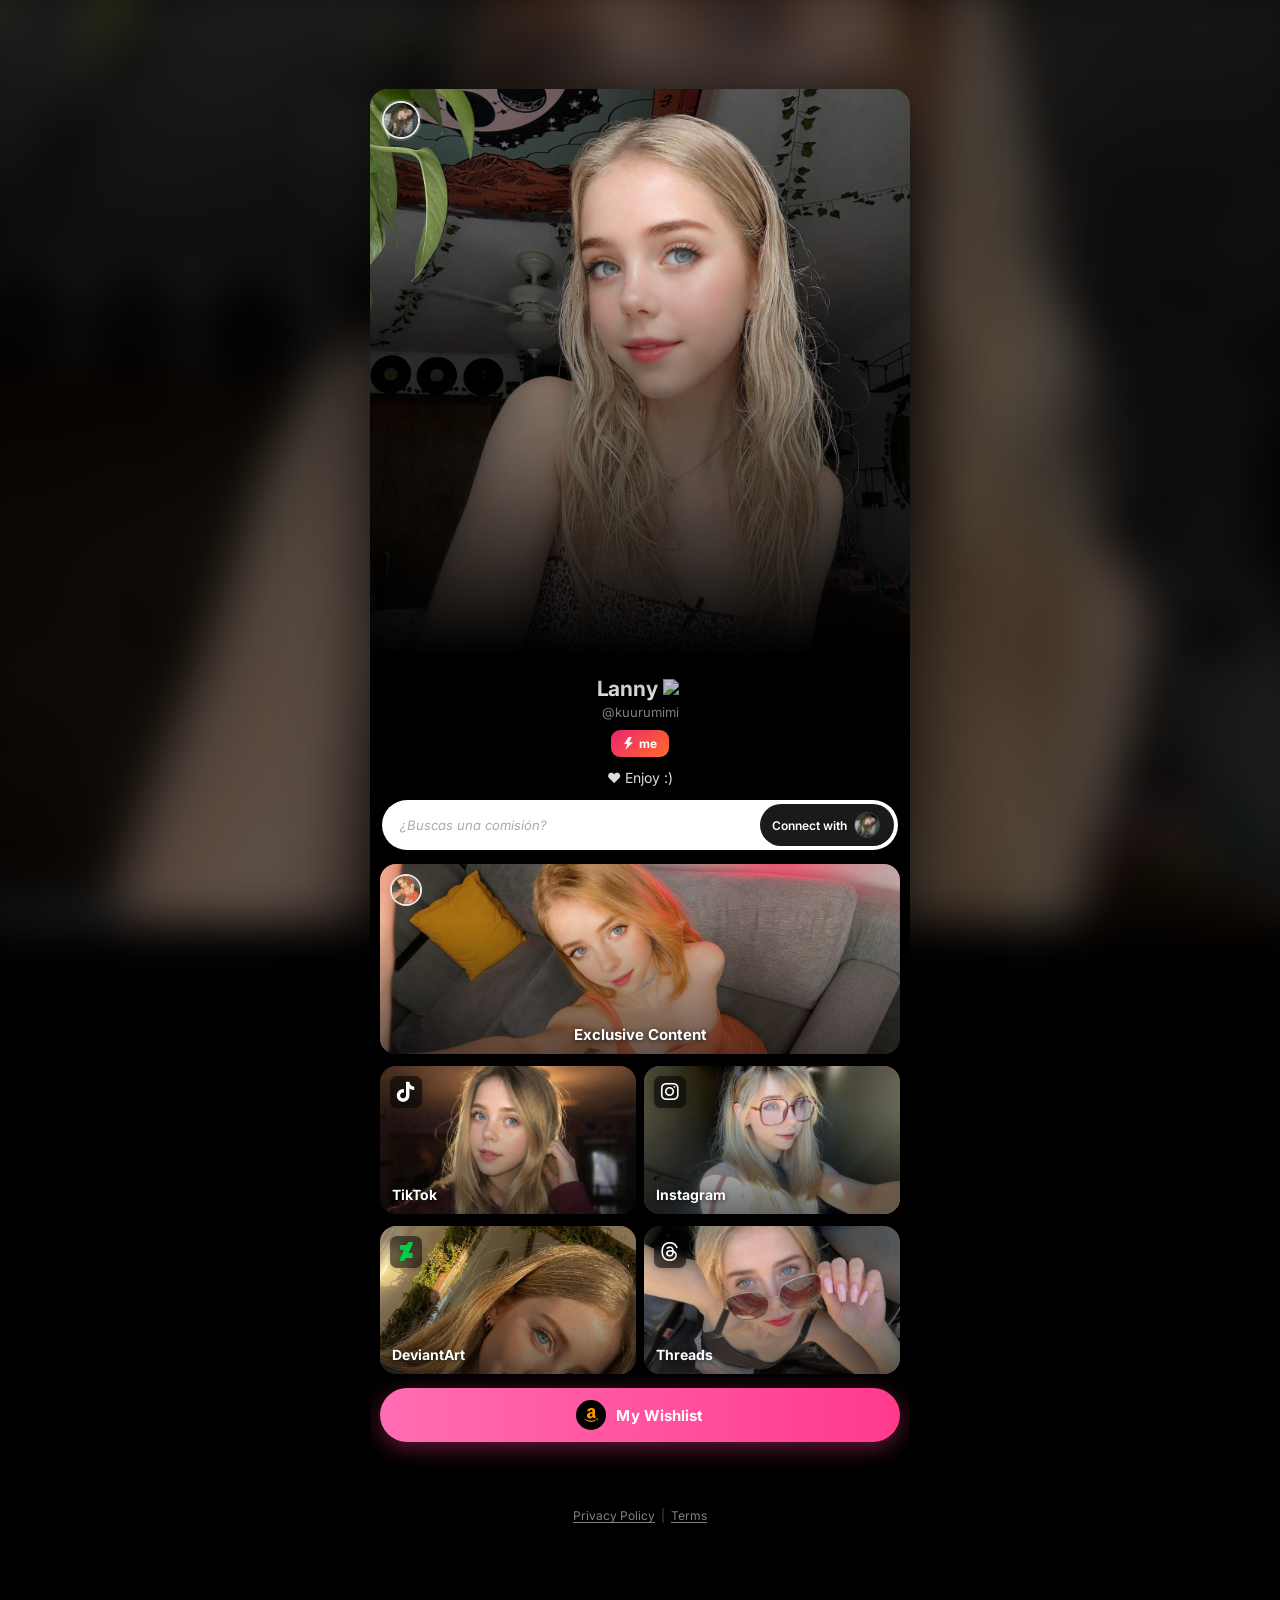
==== kuurumimi/index.html @ 6a0ad2c3 "comit to Kuurumimi" ====
<!DOCTYPE html>
<html lang="en">
<head>
  <meta charset="UTF-8">
  <meta name="viewport" content="width=device-width, initial-scale=1.0, maximum-scale=1.0, user-scalable=no">
  <title>Check out Lanny</title>

  <link rel="preconnect" href="https://fonts.googleapis.com">
  <link rel="preconnect" href="https://fonts.gstatic.com" crossorigin>
  <link href="https://fonts.googleapis.com/css2?family=Inter:wght@400;500;600;700&display=swap" rel="stylesheet">
  
  <link rel="stylesheet" href="https://cdnjs.cloudflare.com/ajax/libs/font-awesome/6.5.1/css/all.min.css"
        integrity="sha512-DTOQO9RWCH3ppGqcWaEA1BIZOC6xxalwEsw9c2QQeAIftl+Vegovlnee1c9QX4TctnWMn13TZye+giMm8e2LwA=="
        crossorigin="anonymous" referrerpolicy="no-referrer">
  
  <link rel="icon" type="image/svg+xml" href="https://link.me/assets/6e5ded28e4b968c64c8536be59b45dc7_2318.svg">
  <link rel="apple-touch-icon" href="https://link.me/assets/6e5ded28e4b968c64c8536be59b45dc7_2318.svg">

  <link rel="stylesheet" href="style.css">

  <!-- Google tag (gtag.js) -->
  <script async src="https://www.googletagmanager.com/gtag/js?id=G-EPFEE543MZ"></script>
  <script>
    window.dataLayer = window.dataLayer || [];
    function gtag(){dataLayer.push(arguments);}
    gtag('js', new Date());

    gtag('config', 'G-EPFEE543MZ');
  </script>
</head>
<body>
  <header class="sticky-header" id="stickyHeader">
    <img class="sticky-header__avatar" src="images/icon1.jpg" alt="Lanny">
    <span class="sticky-header__name">
      Lanny
      <span class="sticky-header__check" aria-label="Verificado">
        <img src="https://link.me/dummy/verify/default.svg" alt="Verified" width="18" height="18">
      </span>
    </span>
  </header>
  <div class="hero" id="hero">
    <img class="hero__img" src="images/main.jpg" alt="Willow"
         onerror="this.style.display='none'">
    <div class="hero__scroll-overlay" id="heroScrollOverlay"></div>
    <div class="hero__bottom-grad"></div>
    <div class="hero__ring-avatar">
      <img src="images/icon1.jpg" alt="" onerror="this.style.display='none'">
    </div>
  </div>
  <main class="page">
    <section class="profile">
      <h1 class="profile__name">
        Lanny
        <span class="profile__verified" aria-label="Verified">
          <img src="https://link.me/dummy/verify/default.svg" alt="Verified" width="20" height="20">
        </span>
      </h1>
      <p class="profile__handle">@kuurumimi</p>
     <div class="profile__platform">
        <svg class="platform__icon" width="11" height="13" viewBox="0 0 11 16" fill="none">
          <path d="M5.5 0L0 8.5H4L1.5 16L11 6.5H6.5L9.5 0H5.5Z" fill="white"/>
        </svg>
        <span>me</span>
      </div>
      <p class="profile__bio">❤️ Enjoy :)</p>
    </section>
    <div class="connect-wrap">
      <div class="connect">
        <span class="connect__input connect__input--label">¿Buscas una comisión?</span>
        <a href="mailto:kuurumimi@gmail.com" class="connect__btn">
          Connect with
          <span class="connect__avatar">
            <img src="images/icon1.jpg" alt="" onerror="this.style.display='none'">
          </span>
        </a>
      </div>
    </div>
    <div class="links">
      <a href="https://www.patreon.com/cw/Kuurumimi" target="_blank" class="card card--banner">
        <img class="card__bg-img" src="images/patreon.jpeg" alt=""
             onerror="this.style.display='none'">
        <span class="card__story-ring">
          <img src="images/patreon.jpeg" alt="" onerror="this.style.display='none'">
        </span>
        <div class="card__grad"></div>
        <span class="card__label card__label--center">Exclusive Content</span>
      </a>
      <div class="grid-row">
        <a href="https://tiktok.com/@kuurumimi" target="_blank" class="card card--grid card--tiktok-bg">
          <img class="card__bg-img" src="images/tiktok.jpg" alt=""
               onerror="this.style.display='none'">
          <div class="card__grad"></div>
          <span class="card__platform-icon">
            <i class="fa-brands fa-tiktok"></i>
          </span>
          <span class="card__label">TikTok</span>
        </a>
        <a href="https://instagram.com/lanzia21" target="_blank" class="card card--grid card--ig-bg">
          <img class="card__bg-img" src="images/instagram.jpg" alt=""
               onerror="this.style.display='none'">
          <div class="card__grad"></div>
          <span class="card__platform-icon">
            <i class="fa-brands fa-instagram"></i>
          </span>
          <span class="card__label">Instagram</span>
        </a>
      </div>
      <div class="grid-row">
        <a href="https://www.deviantart.com/kurumimi21" target="_blank" class="card card--grid card--da-bg">
          <img class="card__bg-img" src="images/deviant.jpg" alt=""
               onerror="this.style.display='none'">
          <div class="card__grad"></div>
          <span class="card__platform-icon">
            <i class="fa-brands fa-deviantart"></i>
          </span>
          <span class="card__label">DeviantArt</span>
        </a>
        <a href="https://www.threads.com/@lannyrvz" target="_blank" class="card card--grid card--th-bg">
          <img class="card__bg-img" src="images/threads.png" alt="imagen threads"
               onerror="this.style.display='none'">
          <div class="card__grad"></div>
          <span class="card__platform-icon">
            <i class="fa-brands fa-threads"></i>
          </span>
          <span class="card__label">Threads</span>
        </a>
      </div>
      <a href="https://www.amazon.com.mx/hz/wishlist/ls/O3JL515ZTUTG?ref_=wl_share" target="_blank" class="card card--wishlist">
        <span class="card__amazon-dot">
          <i class="fa-brands fa-amazon"></i>
        </span>
        My Wishlist
      </a>
    </div>
  </main>
  <footer class="page-footer">
    <div class="page-footer__terms">
      <a href="https://about.link.me/privacypolicy" target="_blank">Privacy Policy</a>
      <span class="page-footer__sep">|</span>
      <a href="https://about.link.me/termsandconditions" target="_blank">Terms</a>
      </div>
  </footer>
  <script src="script.js"></script>
</body>
</html>
---- kuurumimi/style.css ----
*, *::before, *::after {
  margin: 0;
  padding: 0;
  box-sizing: border-box;
}

html {
  scroll-behavior: smooth;
  background: #000;
}

body {
  background: #000;
  color: #fff;
  font-family: 'Inter', -apple-system, BlinkMacSystemFont, 'Segoe UI', sans-serif;
  -webkit-font-smoothing: antialiased;
  -moz-osx-font-smoothing: grayscale;
  overflow-x: hidden;
  min-height: 100vh;
}

a {
  text-decoration: none;
  color: inherit;
}

img {
  display: block;
}

.sticky-header {
  position: sticky;
  top: 0;
  z-index: 100;
  display: flex;
  align-items: center;
  gap: 10px;
  padding: 10px 16px;
  background: rgba(0, 0, 0, 0.72);
  backdrop-filter: blur(12px);
  -webkit-backdrop-filter: blur(12px);
  border-bottom: 1px solid rgba(255,255,255,0.06);
  max-width: 540px;
  margin: 0 auto;
  width: 100%;
  
  opacity: 0;
  pointer-events: none;
  transform: translateY(-100%);
  transition: opacity 0.25s ease, transform 0.25s ease;
}

.sticky-header.is-visible {
  opacity: 1;
  pointer-events: auto;
  transform: translateY(0);
}

.sticky-header__avatar {
  width: 36px;
  height: 36px;
  border-radius: 50%;
  object-fit: cover;
  border: 2px solid rgba(255,255,255,0.5);
  flex-shrink: 0;
}

.sticky-header__name {
  font-size: 15px;
  font-weight: 700;
  display: inline-flex;
  align-items: center;
  gap: 5px;
}

.sticky-header__check {
  display: inline-flex;
  align-items: center;
  justify-content: center;
  flex-shrink: 0;
}

.hero {
  position: relative;
  width: 100%;
  max-width: 540px;
  margin: 0 auto;
  
  background: linear-gradient(165deg, #7b5040 0%, #4a2d1e 50%, #2a1810 100%);
  height: 63vh;
  min-height: 340px;
  overflow: hidden;
}

.hero__img {
  position: absolute;
  inset: 0;
  width: 100%;
  height: 100%;
  object-fit: cover;
  object-position: center top;
}

.hero__scroll-overlay {
  position: absolute;
  inset: 0;
  background: #000;
  opacity: 0;
  pointer-events: none;
  z-index: 2;
  will-change: opacity;
}

.hero__bottom-grad {
  position: absolute;
  bottom: 0;
  left: 0;
  right: 0;
  height: 75%;
  background: linear-gradient(to bottom, transparent 0%, rgba(0, 0, 0, 0.7) 70%, #000 100%);
  pointer-events: none;
  z-index: 1;
}

.hero__ring-avatar {
  position: absolute;
  top: 12px;
  left: 12px;
  width: 38px;
  height: 38px;
  border-radius: 50%;
  border: 2.5px solid rgba(255, 255, 255, 0.9);
  overflow: hidden;
  z-index: 3;
  background: #3a2318;
  box-shadow: 0 0 0 2px rgba(255, 255, 255, 0.15);
}

.hero__ring-avatar img {
  width: 100%;
  height: 100%;
  object-fit: cover;
}

.page {
  max-width: 540px;
  margin: 0 auto;
  background: #000;
}

.profile {
  text-align: center;
  padding: 20px 20px 14px;
}

.profile__name {
  font-size: 21px;
  font-weight: 700;
  letter-spacing: -0.3px;
  display: inline-flex;
  align-items: center;
  gap: 6px;
  line-height: 1.2;
}

.profile__verified {
  display: inline-flex;
  align-items: center;
  justify-content: center;
  flex-shrink: 0;
  margin-top: 1px;
}

.profile__handle {
  color: #888;
  font-size: 13px;
  font-weight: 400;
  margin-top: 3px;
}

.profile__platform {
  display: inline-flex;
  align-items: center;
  justify-content: center;
  gap: 5px;
  background: linear-gradient(135deg, #f0266f 0%, #fe6b2b 100%);
  padding: 6px 12px;
  border-radius: 9px;
  font-size: 12px;
  font-weight: 700;
  letter-spacing: 0.3px;
  margin: 10px 0 6px;
  cursor: default;
  user-select: none;
}

.platform__icon {
  opacity: 0.95;
}

.profile__bio {
  font-size: 14px;
  color: #ddd;
  margin-top: 6px;
}

.connect-wrap {
  padding: 0 12px 14px;
}

.connect {
  display: flex;
  align-items: center;
  background: #fff;
  border-radius: 50px;
  height: 50px;
  overflow: hidden;
  box-shadow: 0 2px 14px rgba(0, 0, 0, 0.35);
}

.connect__input {
  flex: 1;
  min-width: 0;
  border: none;
  outline: none;
  background: transparent;
  padding: 0 6px 0 18px;
  font-size: 14px;
  color: #333;
  font-family: inherit;
}

.connect__input--label {
  display: flex;
  align-items: center;
  color: #aaa;
  font-size: 13px;
  font-style: italic;
  pointer-events: none;
  user-select: none;
  white-space: nowrap;
  overflow: hidden;
  text-overflow: ellipsis;
}

.connect__btn {
  display: inline-flex;
  align-items: center;
  gap: 7px;
  background: #1a1a1a;
  color: #fff;
  border: none;
  padding: 0 14px 0 12px;
  height: 42px;
  border-radius: 50px;
  margin: 4px;
  font-size: 12px;
  font-weight: 600;
  font-family: inherit;
  cursor: pointer;
  white-space: nowrap;
  flex-shrink: 0;
  transition: background 0.2s;
}

.connect__btn:hover {
  background: #2a2a2a;
}

.connect__avatar {
  width: 26px;
  height: 26px;
  border-radius: 50%;
  overflow: hidden;
  border: 1.5px solid #444;
  background: #333;
  display: inline-block;
  flex-shrink: 0;
}

.connect__avatar img {
  width: 100%;
  height: 100%;
  object-fit: cover;
}

.links {
  padding: 0 10px 44px;
  display: flex;
  flex-direction: column;
  gap: 12px;
}

.card {
  position: relative;
  display: block;
  overflow: hidden;
  border-radius: 16px;
  color: #fff;
  text-decoration: none;
  -webkit-tap-highlight-color: transparent;
  transition: transform 0.14s ease, opacity 0.14s ease;
}

.card:active {
  transform: scale(0.975);
  opacity: 0.9;
}

.card__bg-img {
  position: absolute;
  inset: 0;
  width: 100%;
  height: 100%;
  object-fit: cover;
  object-position: center top;
}

.card__grad {
  position: absolute;
  inset: 0;
  background: linear-gradient(to bottom, rgba(0,0,0,0) 30%, rgba(0,0,0,0.58) 100%);
  pointer-events: none;
}

.card--banner {
  height: 190px;
  
  background: linear-gradient(160deg, #5c3520 0%, #2c1408 100%);
}

.card__story-ring {
  position: absolute;
  top: 10px;
  left: 10px;
  width: 32px;
  height: 32px;
  border-radius: 50%;
  border: 2px solid rgba(255, 255, 255, 0.9);
  overflow: hidden;
  z-index: 2;
  background: #3a2318;
  display: block;
}

.card__story-ring img {
  width: 100%;
  height: 100%;
  object-fit: cover;
}

.card__label {
  position: absolute;
  bottom: 12px;
  left: 12px;
  font-size: 14px;
  font-weight: 700;
  z-index: 2;
  text-shadow: 0 1px 5px rgba(0, 0, 0, 0.8);
  line-height: 1;
}

.card__label--center {
  left: 50%;
  transform: translateX(-50%);
  white-space: nowrap;
  font-size: 15px;
}

.card--row {
  display: flex;
  align-items: center;
  height: 66px;
  background: #161616;
  border-radius: 14px;
  overflow: hidden;
  padding-right: 16px;
}

.card__row-thumb {
  width: 66px;
  height: 66px;
  flex-shrink: 0;
  overflow: hidden;
  background: #2a1a0e;
  display: block;
}

.card__row-thumb img {
  width: 100%;
  height: 100%;
  object-fit: cover;
}

.card__row-label {
  flex: 1;
  padding-left: 14px;
  font-size: 14px;
  font-weight: 600;
  white-space: nowrap;
  overflow: hidden;
  text-overflow: ellipsis;
}

.grid-row {
  display: grid;
  grid-template-columns: 1fr 1fr;
  gap: 8px;
}

.card--grid {
  height: 148px;
  background: #1a1a1a;
}

.card__platform-icon {
  position: absolute;
  top: 10px;
  left: 10px;
  z-index: 2;
  width: 32px;
  height: 32px;
  border-radius: 7px;
  display: flex;
  align-items: center;
  justify-content: center;
  font-size: 20px;
  line-height: 1;
  color: #fff;
  background: rgba(0, 0, 0, 0.45);
  backdrop-filter: blur(4px);
  -webkit-backdrop-filter: blur(4px);
  filter: drop-shadow(0 1px 3px rgba(0,0,0,0.5));
}

.card--tiktok-bg .card__platform-icon { color: #fff; }
.card--ig-bg .card__platform-icon     { color: #fff; }
.card--da-bg .card__platform-icon     { color: #05CC47; }
.card--th-bg .card__platform-icon     { color: #fff; }

.card--tiktok-bg { background: #161616; }
.card--ig-bg     { background: linear-gradient(135deg, #405DE6 0%, #833AB4 40%, #FD1D1D 80%, #F77737 100%); }
.card--da-bg     { background: #1a2f1a; }
.card--th-bg     { background: #0d0d0d; }

.card__platform-icon--da { color: #05CC47; }
.card__platform-icon--th { color: #fff; }

.card--wishlist {
  display: flex;
  align-items: center;
  justify-content: center;
  gap: 10px;
  height: 54px;
  background: linear-gradient(90deg, #ff6db3 0%, #ff3a8c 100%);
  border-radius: 50px;
  font-size: 15px;
  font-weight: 700;
  color: #fff;
  margin-top: 2px;
  box-shadow: 0 6px 22px rgba(255, 58, 140, 0.38);
  letter-spacing: 0.1px;
}

.card--wishlist:active {
  transform: scale(0.985);
}

.card__amazon-dot {
  width: 30px;
  height: 30px;
  border-radius: 50%;
  background: #000;
  display: inline-flex;
  align-items: center;
  justify-content: center;
  font-size: 16px;
  color: #FF9900;
  flex-shrink: 0;
}

.page-footer {
  max-width: 540px;
  width: 100%;
  margin: 0 auto;
  padding: 18px 0 28px;
  text-align: center;
}

.page-footer__terms {
  display: inline-flex;
  align-items: center;
  gap: 6px;
  font-size: 12px;
  opacity: 0.5;
}

.page-footer__terms a {
  color: #fff;
  text-decoration: underline;
  text-underline-offset: 2px;
}

.page-footer__terms a:hover {
  opacity: 0.8;
}

.page-footer__sep {
  color: #fff;
  opacity: 0.6;
}

@media (min-width: 432px) {
  html {
    background: #000;
  }

  
  body::before {
    content: '';
    position: fixed;
    inset: 0;
    background: url('images/main.jpg') center center / cover no-repeat;
    filter: blur(22px) brightness(0.38) saturate(1.2);
    transform: scale(1.05); 
    z-index: -1;
  }

  body {
    background: transparent;
    display: flex;
    flex-direction: column;
    align-items: center;
    padding: 32px 0 60px;
    min-height: 100vh;
  }

  .sticky-header,
  .hero,
  .page {
    border-radius: 18px;
    overflow: hidden;
  }

  .sticky-header {
    border-radius: 18px 18px 0 0;
    border-bottom: 1px solid rgba(255,255,255,0.08);
  }

  
  .hero {
    border-radius: 18px 18px 0 0;
  }

  .page {
    border-radius: 0 0 18px 18px;
    box-shadow: none;
  }

  
  body > .sticky-header,
  body > .hero,
  body > main.page {
    width: 100%;
    max-width: 540px;
    box-shadow: 0 0 80px rgba(0, 0, 0, 0.9);
  }
}
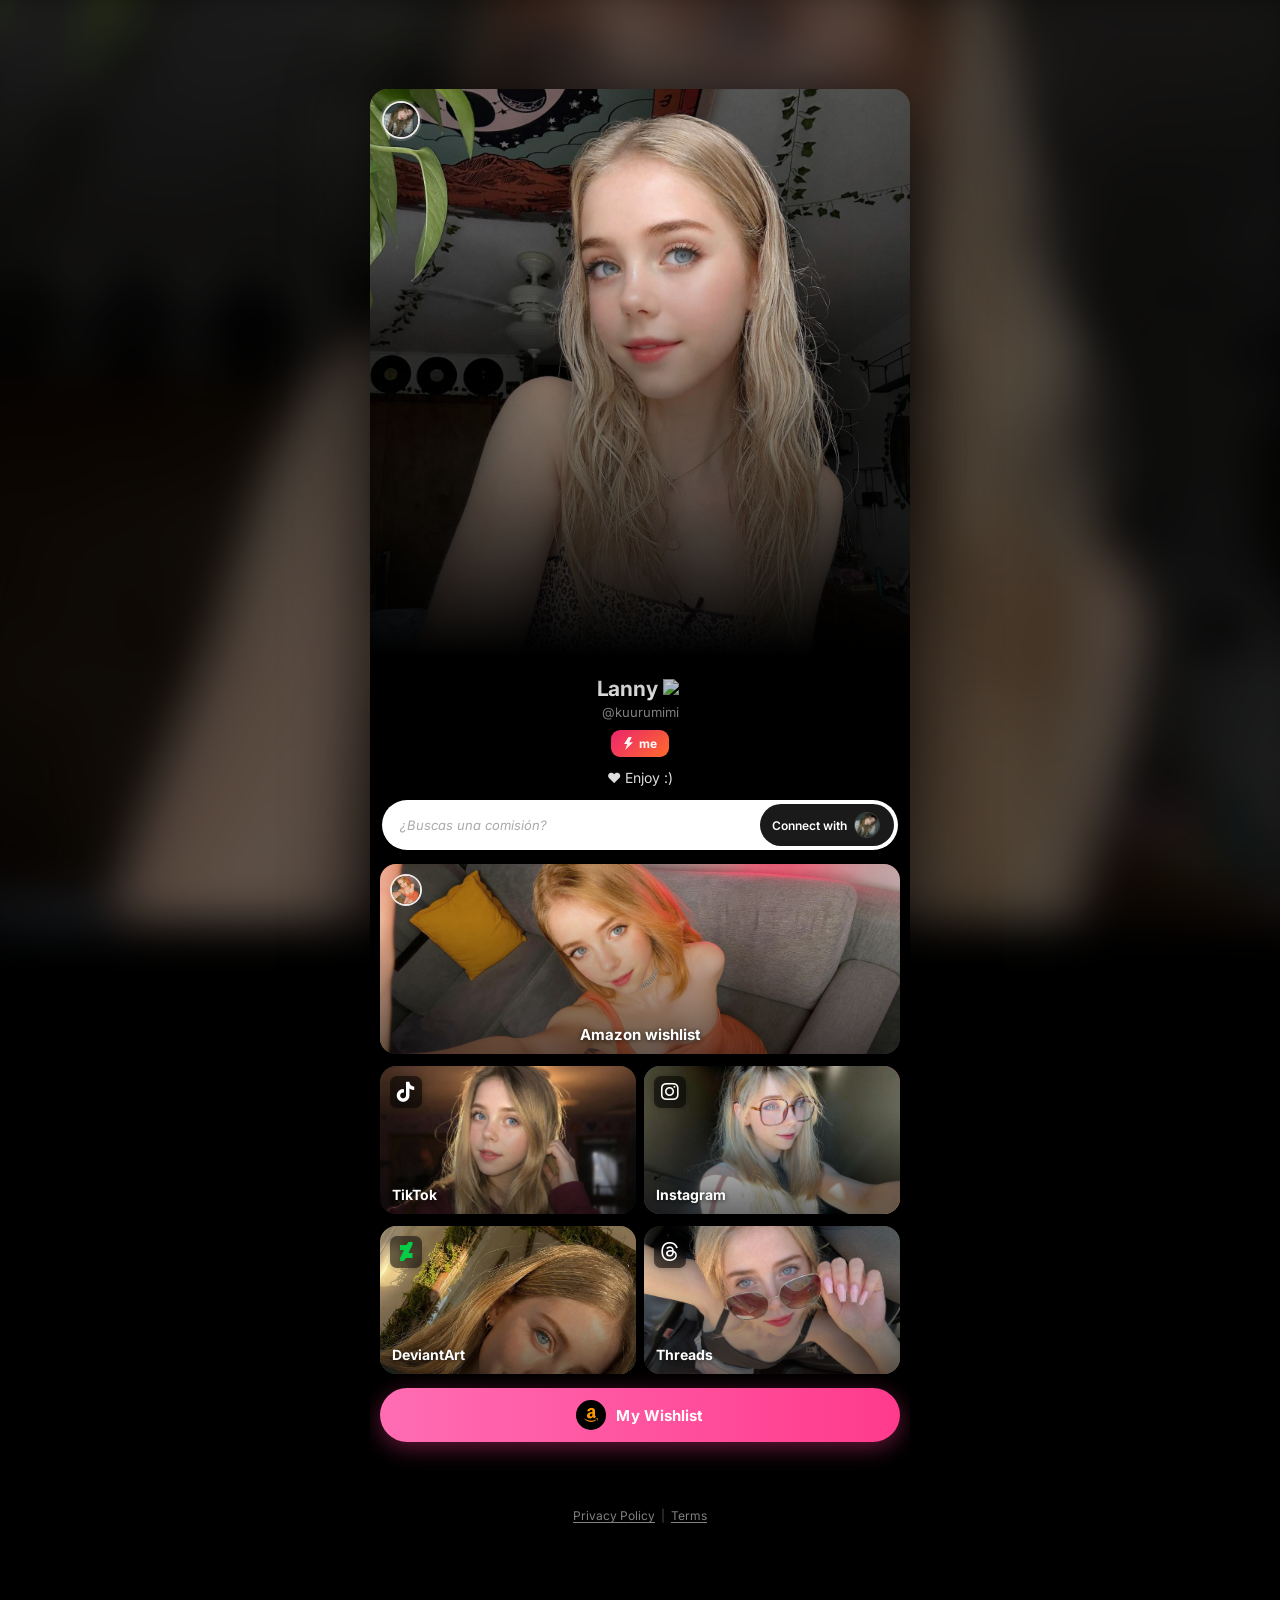
==== commit a4c6e032: "amazon" ====
--- a/kuurumimi/index.html
+++ b/kuurumimi/index.html
@@ -76,14 +76,14 @@
       </div>
     </div>
     <div class="links">
-      <a href="https://www.patreon.com/cw/Kuurumimi" target="_blank" class="card card--banner">
+      <a href="https://www.amazon.com.mx/hz/wishlist/ls/O3JL515ZTUTG?ref_=wl_share" target="_blank" class="card card--banner">
         <img class="card__bg-img" src="images/patreon.jpeg" alt=""
              onerror="this.style.display='none'">
         <span class="card__story-ring">
           <img src="images/patreon.jpeg" alt="" onerror="this.style.display='none'">
         </span>
         <div class="card__grad"></div>
-        <span class="card__label card__label--center">Exclusive Content</span>
+        <span class="card__label card__label--center">Amazon wishlist</span>
       </a>
       <div class="grid-row">
         <a href="https://tiktok.com/@kuurumimi" target="_blank" class="card card--grid card--tiktok-bg">
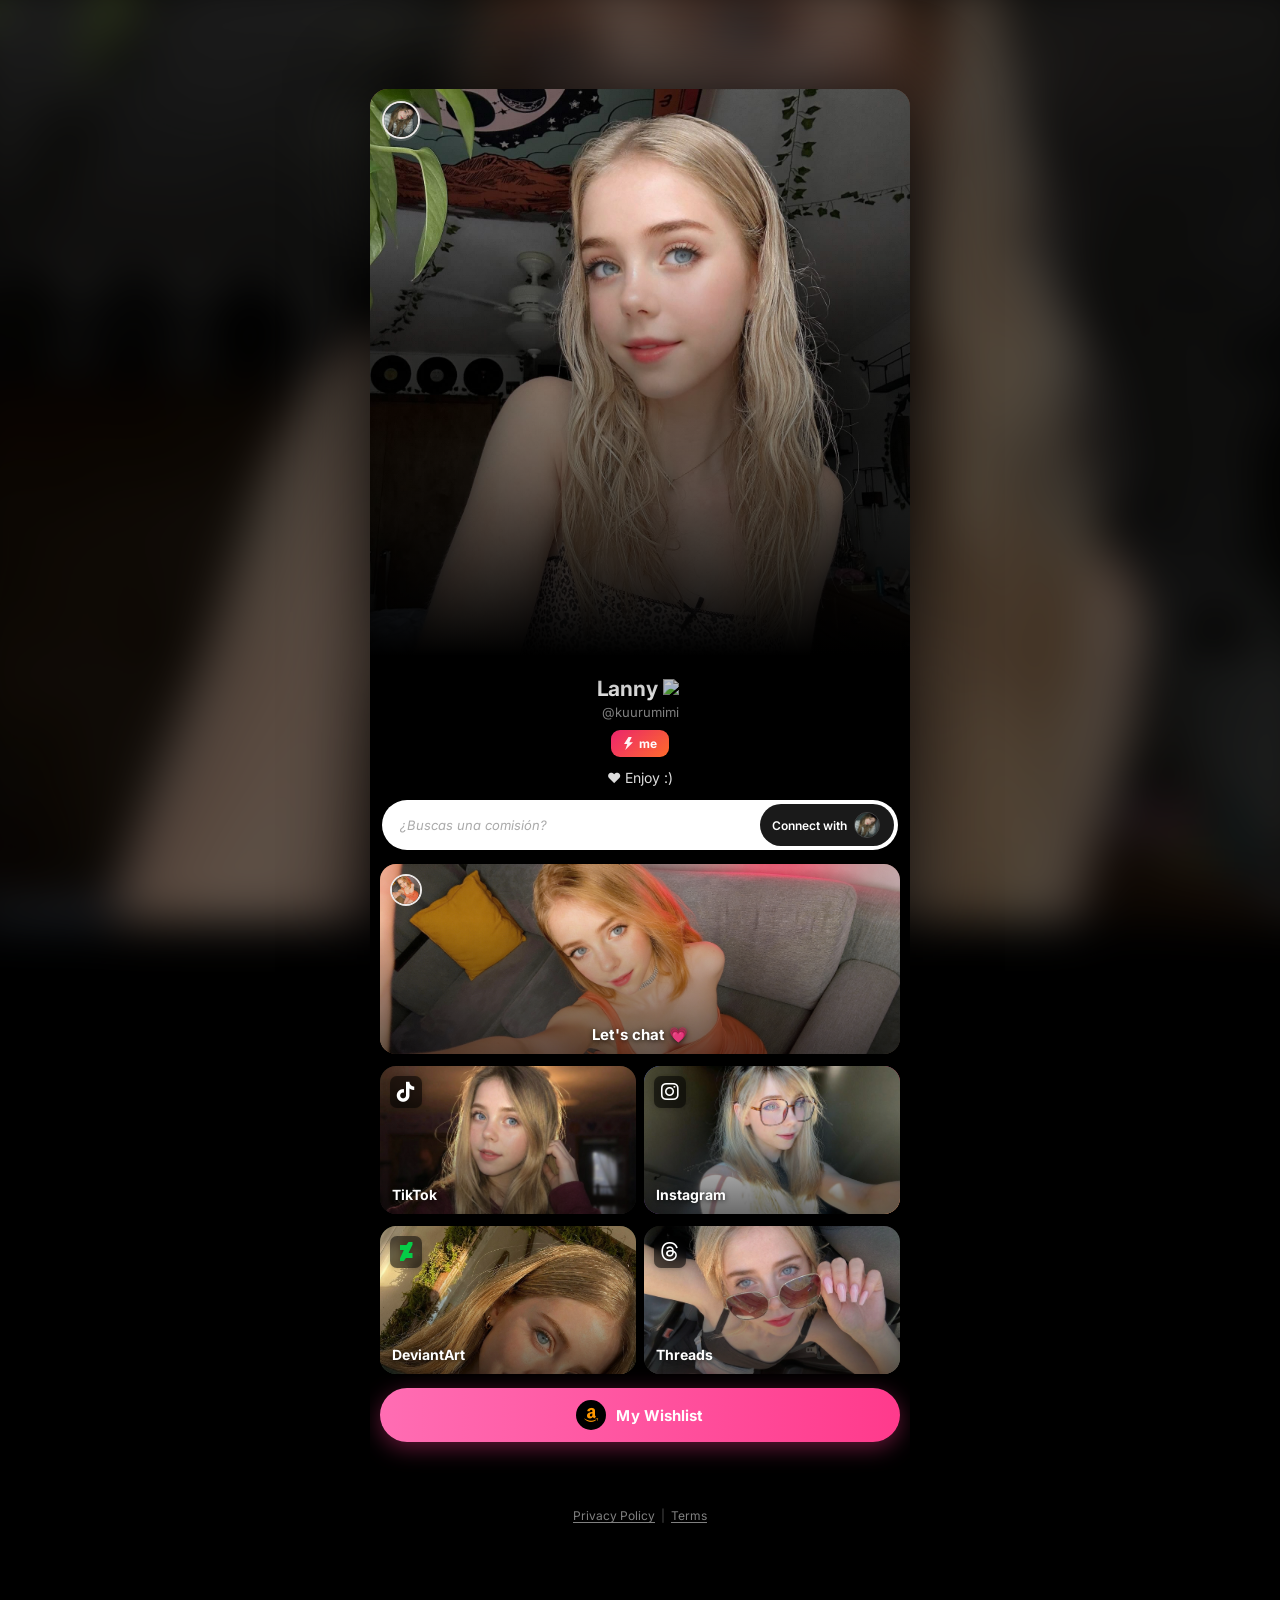
==== commit 492e0829: "Telegram chat link update" ====
--- a/kuurumimi/index.html
+++ b/kuurumimi/index.html
@@ -76,14 +76,14 @@
       </div>
     </div>
     <div class="links">
-      <a href="https://www.amazon.com.mx/hz/wishlist/ls/O3JL515ZTUTG?ref_=wl_share" target="_blank" class="card card--banner">
+      <a href="t.me/kuurumimi" target="_blank" class="card card--banner">
         <img class="card__bg-img" src="images/patreon.jpeg" alt=""
              onerror="this.style.display='none'">
         <span class="card__story-ring">
           <img src="images/patreon.jpeg" alt="" onerror="this.style.display='none'">
         </span>
         <div class="card__grad"></div>
-        <span class="card__label card__label--center">Amazon wishlist</span>
+        <span class="card__label card__label--center">Let's chat 💗</span>
       </a>
       <div class="grid-row">
         <a href="https://tiktok.com/@kuurumimi" target="_blank" class="card card--grid card--tiktok-bg">
